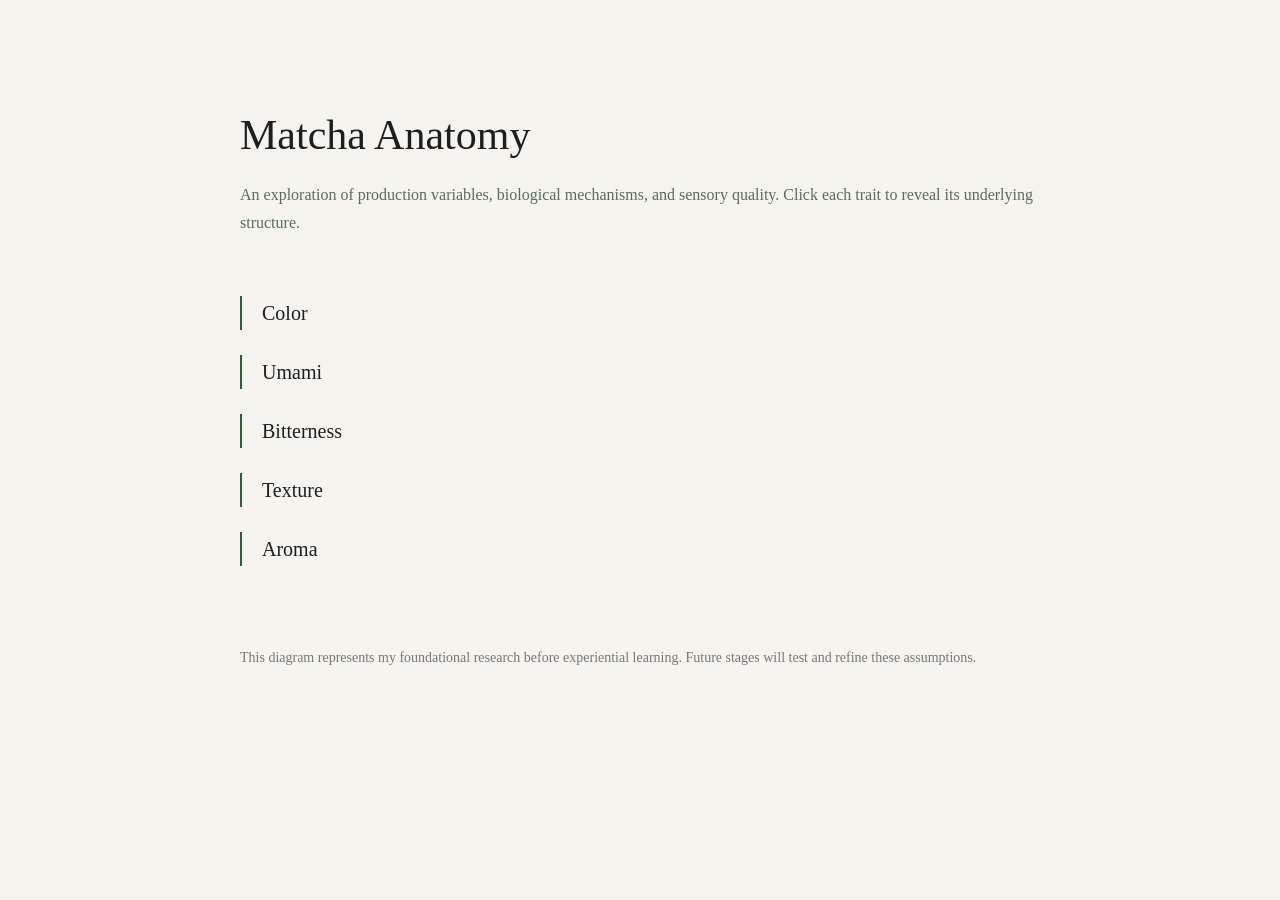
==== index.html @ 0cfc3c62 "Add index.html for Matcha Anatomy diagram This HTML file includes a structured layout for a Matcha A" ====
<!DOCTYPE html>
<html lang="en">
<head>
<meta charset="UTF-8">
<meta name="viewport" content="width=device-width, initial-scale=1.0">
<title>Matcha Anatomy – Before</title>

<style>
    body {
        margin: 0;
        padding: 0;
        font-family: "Georgia", serif;
        background-color: #f5f4ef;
        color: #1e1e1e;
        line-height: 1.7;
    }

    .container {
        max-width: 800px;
        margin: 100px auto;
        padding: 0 20px;
    }

    h1 {
        font-weight: normal;
        font-size: 42px;
        margin-bottom: 10px;
    }

    .subtitle {
        color: #5a6b5d;
        font-size: 16px;
        margin-bottom: 60px;
    }

    .diagram {
        display: flex;
        flex-direction: column;
        gap: 25px;
    }

    .trait {
        border-left: 2px solid #2f5d3a;
        padding-left: 20px;
        cursor: pointer;
        transition: all 0.3s ease;
    }

    .trait h3 {
        margin: 0;
        font-weight: normal;
        font-size: 20px;
    }

    .details {
        max-height: 0;
        overflow: hidden;
        transition: max-height 0.4s ease;
        font-size: 15px;
        color: #333;
    }

    .trait.active .details {
        max-height: 500px;
        margin-top: 10px;
    }

    .footer {
        margin-top: 80px;
        font-size: 14px;
        color: #777;
    }
</style>
</head>

<body>

<div class="container">

    <h1>Matcha Anatomy</h1>
    <div class="subtitle">
        An exploration of production variables, biological mechanisms, and sensory quality.
        Click each trait to reveal its underlying structure.
    </div>

    <div class="diagram">

        <div class="trait" onclick="toggle(this)">
            <h3>Color</h3>
            <div class="details">
                <p><strong>Production Variable:</strong> 3–4 weeks shading before harvest</p>
                <p><strong>Biological Mechanism:</strong> Increased chlorophyll production in low-light environments</p>
                <p><strong>Result:</strong> Vivid emerald green, indicating minimal oxidation and careful steaming</p>
                <p><strong>Quality Interpretation:</strong> Bright color signals high amino acid retention and ceremonial-grade cultivation.</p>
            </div>
        </div>

        <div class="trait" onclick="toggle(this)">
            <h3>Umami</h3>
            <div class="details">
                <p><strong>Production Variable:</strong> Shade-growing + early harvest</p>
                <p><strong>Chemical Mechanism:</strong> Retention of L-theanine due to reduced sunlight conversion into catechins</p>
                <p><strong>Result:</strong> Smooth, savory sweetness</p>
                <p><strong>Quality Interpretation:</strong> High theanine content is central to ceremonial balance and depth.</p>
            </div>
        </div>

        <div class="trait" onclick="toggle(this)">
            <h3>Bitterness</h3>
            <div class="details">
                <p><strong>Production Variable:</strong> Sunlight exposure + leaf maturity</p>
                <p><strong>Chemical Mechanism:</strong> Increased catechin concentration</p>
                <p><strong>Result:</strong> Astringency and drying sensation</p>
                <p><strong>Quality Interpretation:</strong> Excess bitterness suggests lower shading or later harvest.</p>
            </div>
        </div>

        <div class="trait" onclick="toggle(this)">
            <h3>Texture</h3>
            <div class="details">
                <p><strong>Production Variable:</strong> Stone grinding speed and method</p>
                <p><strong>Physical Mechanism:</strong> Particle size reduced to ~5–10 microns</p>
                <p><strong>Result:</strong> Smooth suspension in water</p>
                <p><strong>Quality Interpretation:</strong> Ultra-fine powder enhances mouthfeel and ceremonial foam.</p>
            </div>
        </div>

        <div class="trait" onclick="toggle(this)">
            <h3>Aroma</h3>
            <div class="details">
                <p><strong>Production Variable:</strong> Fresh milling + oxygen protection</p>
                <p><strong>Chemical Mechanism:</strong> Preservation of volatile organic compounds</p>
                <p><strong>Result:</strong> Sweet, grassy, marine notes</p>
                <p><strong>Quality Interpretation:</strong> Freshness strongly influences perceived sophistication.</p>
            </div>
        </div>

    </div>

    <div class="footer">
        This diagram represents my foundational research before experiential learning.
        Future stages will test and refine these assumptions.
    </div>

</div>

<script>
function toggle(element) {
    element.classList.toggle("active");
}
</script>

</body>
</html>
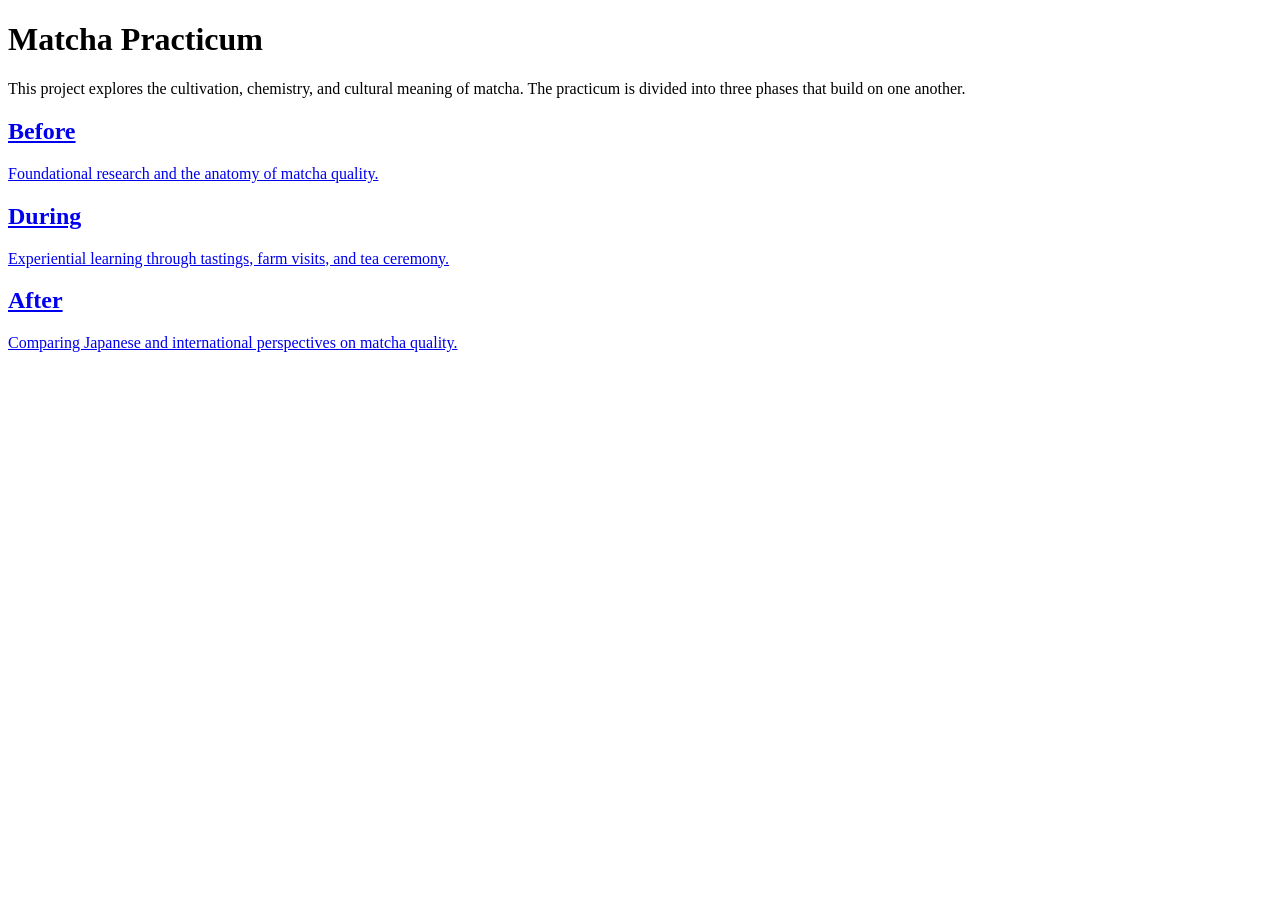
==== commit 70e76a03: "Refactor index.html for Matcha Practicum content Updated the content and structure of the Matcha Ana" ====
--- a/index.html
+++ b/index.html
@@ -1,154 +1,42 @@
 <!DOCTYPE html>
-<html lang="en">
+<html>
 <head>
 <meta charset="UTF-8">
-<meta name="viewport" content="width=device-width, initial-scale=1.0">
-<title>Matcha Anatomy – Before</title>
-
-<style>
-    body {
-        margin: 0;
-        padding: 0;
-        font-family: "Georgia", serif;
-        background-color: #f5f4ef;
-        color: #1e1e1e;
-        line-height: 1.7;
-    }
-
-    .container {
-        max-width: 800px;
-        margin: 100px auto;
-        padding: 0 20px;
-    }
-
-    h1 {
-        font-weight: normal;
-        font-size: 42px;
-        margin-bottom: 10px;
-    }
-
-    .subtitle {
-        color: #5a6b5d;
-        font-size: 16px;
-        margin-bottom: 60px;
-    }
-
-    .diagram {
-        display: flex;
-        flex-direction: column;
-        gap: 25px;
-    }
-
-    .trait {
-        border-left: 2px solid #2f5d3a;
-        padding-left: 20px;
-        cursor: pointer;
-        transition: all 0.3s ease;
-    }
-
-    .trait h3 {
-        margin: 0;
-        font-weight: normal;
-        font-size: 20px;
-    }
-
-    .details {
-        max-height: 0;
-        overflow: hidden;
-        transition: max-height 0.4s ease;
-        font-size: 15px;
-        color: #333;
-    }
-
-    .trait.active .details {
-        max-height: 500px;
-        margin-top: 10px;
-    }
-
-    .footer {
-        margin-top: 80px;
-        font-size: 14px;
-        color: #777;
-    }
-</style>
+<title>Matcha Practicum</title>
+<link rel="stylesheet" href="styles.css">
 </head>
 
 <body>
 
 <div class="container">
 
-    <h1>Matcha Anatomy</h1>
-    <div class="subtitle">
-        An exploration of production variables, biological mechanisms, and sensory quality.
-        Click each trait to reveal its underlying structure.
-    </div>
+<h1>Matcha Practicum</h1>
 
-    <div class="diagram">
+<p class="intro">
+This project explores the cultivation, chemistry, and cultural meaning of matcha.
+The practicum is divided into three phases that build on one another.
+</p>
 
-        <div class="trait" onclick="toggle(this)">
-            <h3>Color</h3>
-            <div class="details">
-                <p><strong>Production Variable:</strong> 3–4 weeks shading before harvest</p>
-                <p><strong>Biological Mechanism:</strong> Increased chlorophyll production in low-light environments</p>
-                <p><strong>Result:</strong> Vivid emerald green, indicating minimal oxidation and careful steaming</p>
-                <p><strong>Quality Interpretation:</strong> Bright color signals high amino acid retention and ceremonial-grade cultivation.</p>
-            </div>
-        </div>
+<div class="sections">
 
-        <div class="trait" onclick="toggle(this)">
-            <h3>Umami</h3>
-            <div class="details">
-                <p><strong>Production Variable:</strong> Shade-growing + early harvest</p>
-                <p><strong>Chemical Mechanism:</strong> Retention of L-theanine due to reduced sunlight conversion into catechins</p>
-                <p><strong>Result:</strong> Smooth, savory sweetness</p>
-                <p><strong>Quality Interpretation:</strong> High theanine content is central to ceremonial balance and depth.</p>
-            </div>
-        </div>
+<a href="before.html" class="card">
+<h2>Before</h2>
+<p>Foundational research and the anatomy of matcha quality.</p>
+</a>
 
-        <div class="trait" onclick="toggle(this)">
-            <h3>Bitterness</h3>
-            <div class="details">
-                <p><strong>Production Variable:</strong> Sunlight exposure + leaf maturity</p>
-                <p><strong>Chemical Mechanism:</strong> Increased catechin concentration</p>
-                <p><strong>Result:</strong> Astringency and drying sensation</p>
-                <p><strong>Quality Interpretation:</strong> Excess bitterness suggests lower shading or later harvest.</p>
-            </div>
-        </div>
+<a href="during.html" class="card">
+<h2>During</h2>
+<p>Experiential learning through tastings, farm visits, and tea ceremony.</p>
+</a>
 
-        <div class="trait" onclick="toggle(this)">
-            <h3>Texture</h3>
-            <div class="details">
-                <p><strong>Production Variable:</strong> Stone grinding speed and method</p>
-                <p><strong>Physical Mechanism:</strong> Particle size reduced to ~5–10 microns</p>
-                <p><strong>Result:</strong> Smooth suspension in water</p>
-                <p><strong>Quality Interpretation:</strong> Ultra-fine powder enhances mouthfeel and ceremonial foam.</p>
-            </div>
-        </div>
-
-        <div class="trait" onclick="toggle(this)">
-            <h3>Aroma</h3>
-            <div class="details">
-                <p><strong>Production Variable:</strong> Fresh milling + oxygen protection</p>
-                <p><strong>Chemical Mechanism:</strong> Preservation of volatile organic compounds</p>
-                <p><strong>Result:</strong> Sweet, grassy, marine notes</p>
-                <p><strong>Quality Interpretation:</strong> Freshness strongly influences perceived sophistication.</p>
-            </div>
-        </div>
-
-    </div>
-
-    <div class="footer">
-        This diagram represents my foundational research before experiential learning.
-        Future stages will test and refine these assumptions.
-    </div>
+<a href="after.html" class="card">
+<h2>After</h2>
+<p>Comparing Japanese and international perspectives on matcha quality.</p>
+</a>
 
 </div>
 
-<script>
-function toggle(element) {
-    element.classList.toggle("active");
-}
-</script>
+</div>
 
 </body>
 </html>
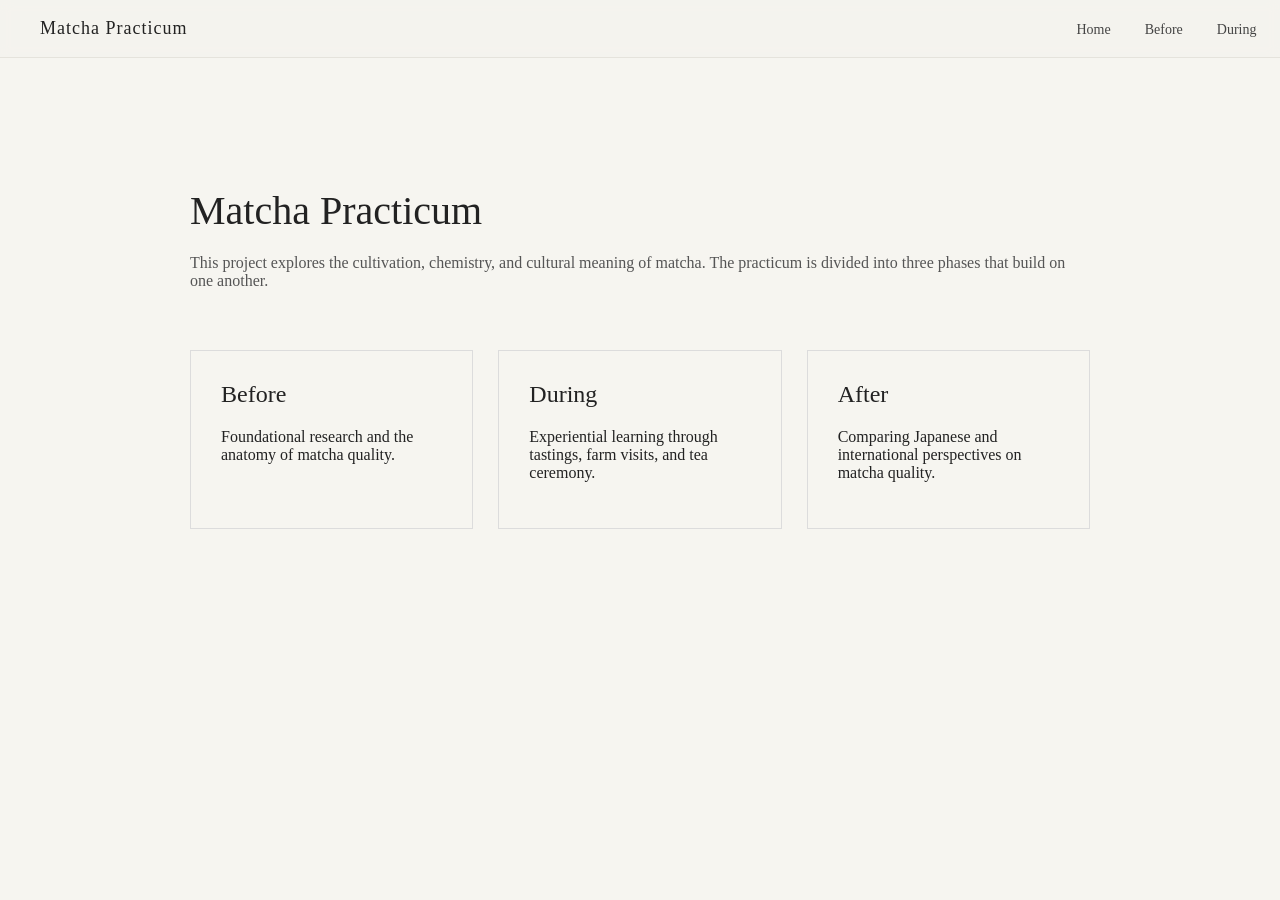
==== commit 5ee74679: "Add navbar with navigation links to index.html" ====
--- a/index.html
+++ b/index.html
@@ -8,6 +8,16 @@
 
 <body>
 
+<div class="navbar">
+<div class="nav-title">Matcha Practicum</div>
+<div class="nav-links">
+<a href="index.html">Home</a>
+<a href="before.html">Before</a>
+<a href="during.html">During</a>
+<a href="after.html">After</a>
+</div>
+</div>
+  
 <div class="container">
 
 <h1>Matcha Practicum</h1>
--- a/styles.css
+++ b/styles.css
@@ -0,0 +1,87 @@
+/* NAVIGATION */
+
+.navbar{
+position:fixed;
+top:0;
+left:0;
+width:100%;
+background:rgba(244,243,238,0.9);
+backdrop-filter:blur(6px);
+border-bottom:1px solid #e5e3dc;
+padding:18px 40px;
+display:flex;
+justify-content:space-between;
+align-items:center;
+z-index:1000;
+}
+
+.nav-title{
+font-family:'Playfair Display',serif;
+font-size:18px;
+letter-spacing:1px;
+}
+
+.nav-links a{
+margin-left:30px;
+text-decoration:none;
+font-family:'Noto Serif JP',serif;
+color:#444;
+font-size:14px;
+transition:opacity .2s;
+}
+
+.nav-links a:hover{
+opacity:0.6;
+}
+
+body{
+padding-top:80px;
+}
+
+body{
+background:#f6f5f0;
+font-family:Georgia,serif;
+color:#222;
+margin:0;
+}
+
+.container{
+max-width:900px;
+margin:auto;
+padding:80px 30px;
+}
+
+h1{
+font-size:40px;
+font-weight:normal;
+margin-bottom:20px;
+}
+
+.intro{
+color:#555;
+margin-bottom:60px;
+}
+
+.sections{
+display:grid;
+grid-template-columns:1fr 1fr 1fr;
+gap:25px;
+}
+
+.card{
+text-decoration:none;
+border:1px solid #dcdcdc;
+padding:30px;
+transition:all .2s;
+color:#222;
+}
+
+.card:hover{
+border-color:#2f5d3a;
+transform:translateY(-4px);
+}
+
+.card h2{
+margin-top:0;
+font-weight:normal;
+}
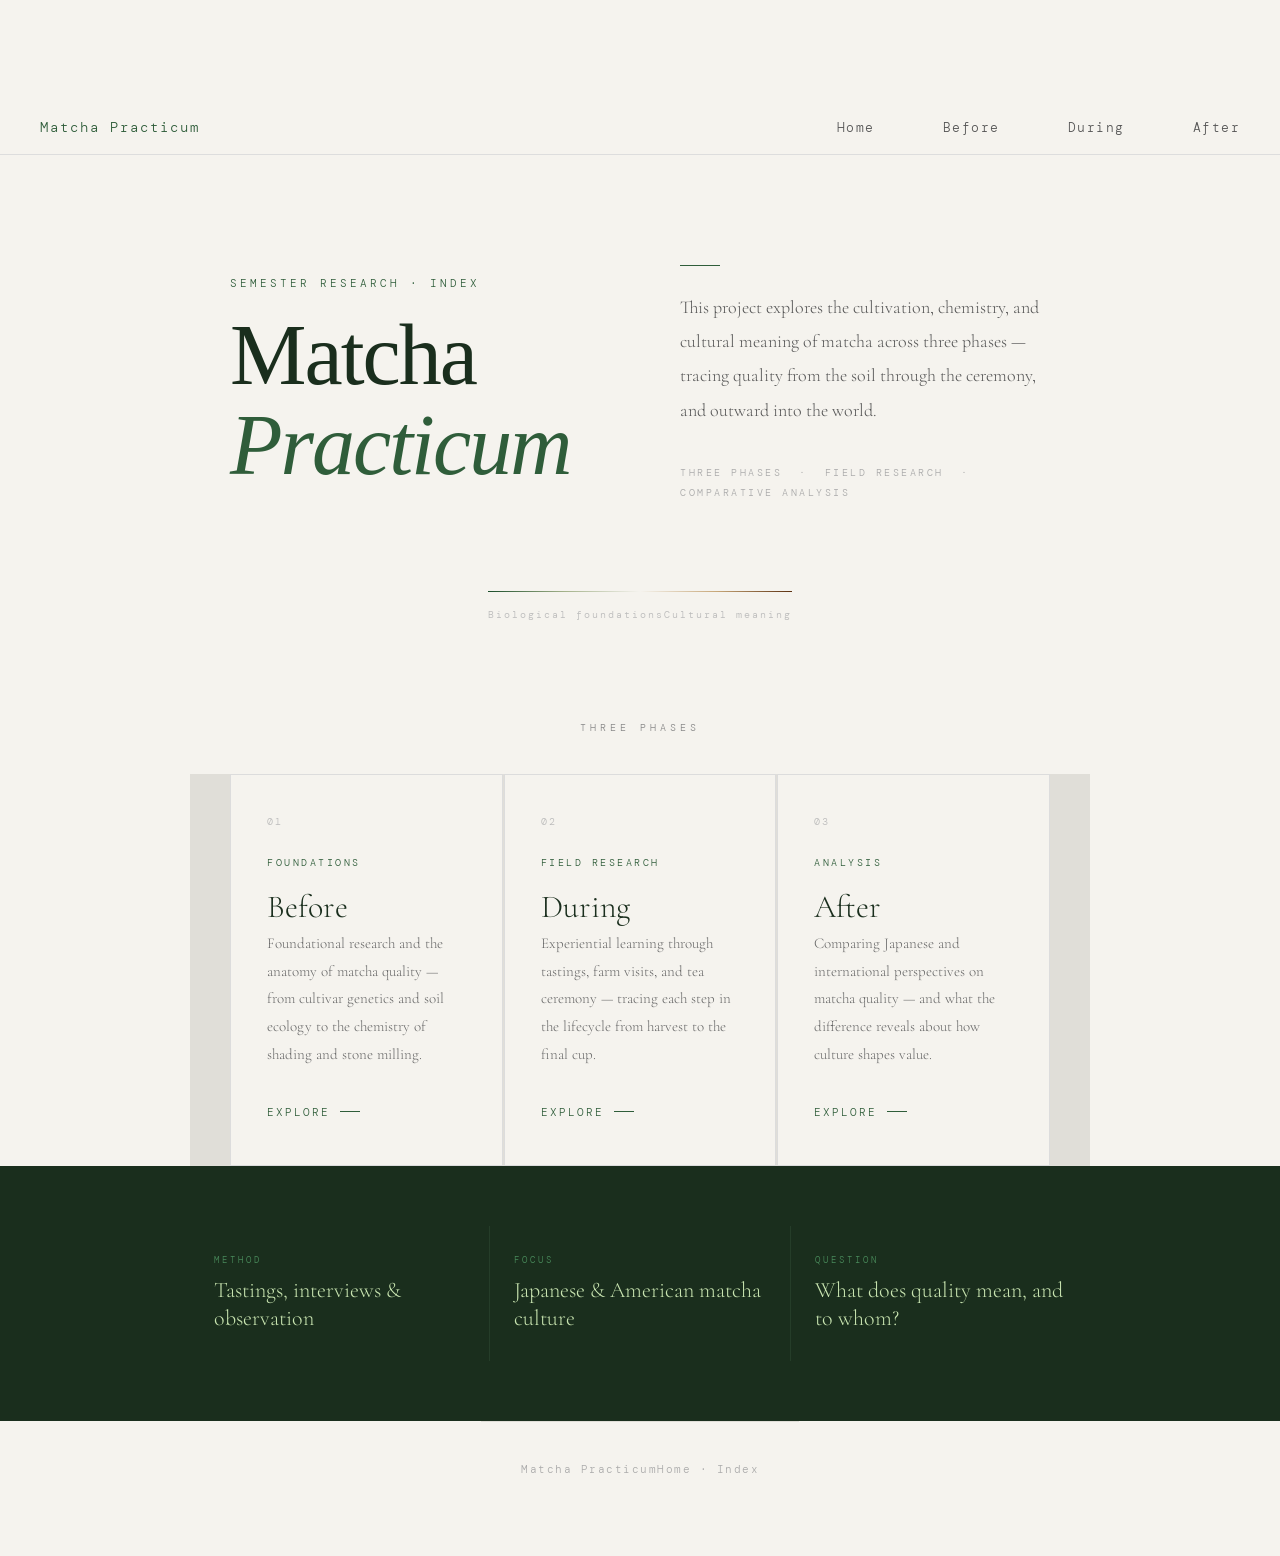
==== commit f6be6968: "Refactor HTML structure and styles for clarity" ====
--- a/index.html
+++ b/index.html
@@ -4,49 +4,429 @@
 <meta charset="UTF-8">
 <title>Matcha Practicum</title>
 <link rel="stylesheet" href="styles.css">
+<link href="https://fonts.googleapis.com/css2?family=Cormorant+Garamond:ital,wght@0,300;0,400;0,500;1,300;1,400&family=DM+Mono:wght@300;400&display=swap" rel="stylesheet">
+
+<style>
+
+*, *::before, *::after { box-sizing: border-box; margin: 0; padding: 0; }
+
+body {
+  font-family: 'Cormorant Garamond', Georgia, serif;
+  background: #f5f3ee;
+  color: #2a2a25;
+  min-height: 100vh;
+  display: flex;
+  flex-direction: column;
+}
+
+/* ── NAVBAR ── */
+.navbar {
+  display: flex;
+  justify-content: space-between;
+  align-items: center;
+  padding: 18px 40px;
+  border-bottom: 1px solid #ddd;
+  background: #f5f3ee;
+  position: sticky;
+  top: 0;
+  z-index: 100;
+}
+.nav-title {
+  font-size: 14px;
+  letter-spacing: 2px;
+  color: #2f5d3a;
+  font-family: 'DM Mono', monospace;
+  font-weight: 300;
+}
+.nav-links a {
+  margin-left: 28px;
+  text-decoration: none;
+  font-size: 13px;
+  letter-spacing: 1.5px;
+  color: #555;
+  font-family: 'DM Mono', monospace;
+  font-weight: 300;
+  transition: color .2s;
+}
+.nav-links a:hover { color: #2f5d3a; }
+
+/* ── HERO ── */
+.hero {
+  max-width: 900px;
+  margin: 0 auto;
+  padding: 110px 40px 80px;
+  display: grid;
+  grid-template-columns: 1fr 1fr;
+  gap: 80px;
+  align-items: end;
+}
+
+.hero-eyebrow {
+  font-family: 'DM Mono', monospace;
+  font-size: 11px;
+  font-weight: 300;
+  letter-spacing: 3px;
+  color: #2f5d3a;
+  margin-bottom: 20px;
+  text-transform: uppercase;
+}
+
+.hero-title {
+  font-size: clamp(48px, 7vw, 86px);
+  font-weight: 300;
+  line-height: 1.05;
+  color: #1a2e1d;
+  letter-spacing: -2px;
+}
+
+.hero-title em {
+  font-style: italic;
+  color: #2f5d3a;
+}
+
+.hero-right { padding-bottom: 8px; }
+
+.hero-rule {
+  width: 40px;
+  height: 1px;
+  background: #2f5d3a;
+  margin-bottom: 24px;
+}
+
+.hero-intro {
+  font-size: 18px;
+  font-weight: 300;
+  line-height: 1.9;
+  color: #555;
+  margin-bottom: 36px;
+}
+
+.hero-meta {
+  font-family: 'DM Mono', monospace;
+  font-size: 10px;
+  font-weight: 300;
+  letter-spacing: 2.5px;
+  color: #aaa;
+  text-transform: uppercase;
+  line-height: 2;
+}
+
+/* ── SPECTRUM BAR ── */
+.spectrum-section {
+  max-width: 900px;
+  margin: 0 auto 80px;
+  padding: 0 40px;
+}
+
+.spectrum-bar {
+  height: 1px;
+  background: linear-gradient(to right, #1a4d2a, #a3b18a, #f5f3ee, #c8a87a, #5c3010);
+  margin: 0 0 16px;
+}
+
+.spectrum-labels {
+  display: flex;
+  justify-content: space-between;
+  font-family: 'DM Mono', monospace;
+  font-size: 10px;
+  font-weight: 300;
+  letter-spacing: 2px;
+  color: #bbb;
+}
+
+/* ── CHAPTER LABEL ── */
+.chapter-label {
+  font-family: 'DM Mono', monospace;
+  font-size: 10px;
+  font-weight: 300;
+  letter-spacing: 4px;
+  color: #888;
+  text-transform: uppercase;
+  text-align: center;
+  padding: 20px 0 40px;
+}
+
+/* ── CARDS ── */
+.sections {
+  max-width: 900px;
+  margin: 0 auto 0;
+  padding: 0 40px;
+  display: grid;
+  grid-template-columns: repeat(3, 1fr);
+  gap: 1px;
+  background: #e0ded8;
+}
+
+.card {
+  background: #f5f3ee;
+  padding: 40px 36px 44px;
+  text-decoration: none;
+  color: inherit;
+  display: block;
+  position: relative;
+  transition: background .25s;
+  overflow: hidden;
+}
+
+.card:hover { background: #eeeae1; }
+
+.card::after {
+  content: '';
+  position: absolute;
+  bottom: 0;
+  left: 36px;
+  right: 36px;
+  height: 1px;
+  background: #2f5d3a;
+  transform: scaleX(0);
+  transform-origin: left;
+  transition: transform .35s ease;
+}
+
+.card:hover::after { transform: scaleX(1); }
+
+.card-number {
+  font-family: 'DM Mono', monospace;
+  font-size: 10px;
+  font-weight: 300;
+  letter-spacing: 2px;
+  color: #bbb;
+  margin-bottom: 28px;
+}
+
+.card h2 {
+  font-size: 32px;
+  font-weight: 300;
+  color: #1a2e1d;
+  margin-bottom: 6px;
+  line-height: 1.1;
+}
+
+.card h2 em {
+  font-style: italic;
+  color: #2f5d3a;
+}
+
+.card-phase {
+  font-family: 'DM Mono', monospace;
+  font-size: 10px;
+  font-weight: 300;
+  letter-spacing: 2.5px;
+  color: #2f5d3a;
+  text-transform: uppercase;
+  margin-bottom: 20px;
+}
+
+.card p {
+  font-size: 15px;
+  font-weight: 300;
+  line-height: 1.85;
+  color: #666;
+  margin-bottom: 32px;
+}
+
+.card-arrow {
+  font-family: 'DM Mono', monospace;
+  font-size: 11px;
+  font-weight: 300;
+  letter-spacing: 2px;
+  color: #2f5d3a;
+  text-transform: uppercase;
+  display: inline-flex;
+  align-items: center;
+  gap: 10px;
+}
+
+.card-arrow::after {
+  content: '';
+  display: inline-block;
+  width: 20px;
+  height: 1px;
+  background: #2f5d3a;
+  transition: width .3s ease;
+}
+
+.card:hover .card-arrow::after { width: 32px; }
+
+/* ── DARK BAND ── */
+.dark-band {
+  background: #1a2e1d;
+  padding: 60px 40px;
+  margin-top: 0;
+}
+
+.dark-band-inner {
+  max-width: 900px;
+  margin: 0 auto;
+  display: grid;
+  grid-template-columns: 1fr 1fr 1fr;
+  gap: 1px;
+  background: #253d29;
+}
+
+.dark-cell {
+  background: #1a2e1d;
+  padding: 28px 24px;
+}
+
+.dark-cell-label {
+  font-family: 'DM Mono', monospace;
+  font-size: 9px;
+  font-weight: 300;
+  letter-spacing: 3px;
+  color: #4a8c5c;
+  text-transform: uppercase;
+  margin-bottom: 10px;
+}
+
+.dark-cell-value {
+  font-size: 22px;
+  font-weight: 300;
+  color: #c8e4b0;
+  line-height: 1.3;
+}
+
+/* ── FOOTER ── */
+.footer-note {
+  max-width: 900px;
+  margin: 0 auto;
+  padding: 40px 40px 80px;
+  border-top: 1px solid #e0ded8;
+  display: flex;
+  justify-content: space-between;
+  align-items: center;
+}
+
+.footer-note p {
+  font-family: 'DM Mono', monospace;
+  font-size: 11px;
+  font-weight: 300;
+  letter-spacing: 1.5px;
+  color: #aaa;
+}
+
+/* ── FADE IN ── */
+.reveal {
+  opacity: 0;
+  transform: translateY(20px);
+  transition: opacity .7s ease, transform .7s ease;
+}
+.reveal.visible { opacity: 1; transform: none; }
+
+/* ── RESPONSIVE ── */
+@media (max-width: 700px) {
+  .hero { grid-template-columns: 1fr; gap: 40px; padding: 60px 24px 40px; }
+  .spectrum-section { padding: 0 24px; }
+  .sections { grid-template-columns: 1fr; padding: 0 24px; }
+  .dark-band { padding: 40px 24px; }
+  .dark-band-inner { grid-template-columns: 1fr; }
+  .footer-note { flex-direction: column; gap: 12px; padding: 40px 24px 60px; }
+}
+
+</style>
 </head>
 
 <body>
 
+<!-- ── NAVBAR ── -->
 <div class="navbar">
-<div class="nav-title">Matcha Practicum</div>
-<div class="nav-links">
-<a href="index.html">Home</a>
-<a href="before.html">Before</a>
-<a href="during.html">During</a>
-<a href="after.html">After</a>
-</div>
-</div>
-  
-<div class="container">
-
-<h1>Matcha Practicum</h1>
-
-<p class="intro">
-This project explores the cultivation, chemistry, and cultural meaning of matcha.
-The practicum is divided into three phases that build on one another.
-</p>
-
-<div class="sections">
-
-<a href="before.html" class="card">
-<h2>Before</h2>
-<p>Foundational research and the anatomy of matcha quality.</p>
-</a>
-
-<a href="during.html" class="card">
-<h2>During</h2>
-<p>Experiential learning through tastings, farm visits, and tea ceremony.</p>
-</a>
-
-<a href="after.html" class="card">
-<h2>After</h2>
-<p>Comparing Japanese and international perspectives on matcha quality.</p>
-</a>
-
-</div>
-
-</div>
+  <div class="nav-title">Matcha Practicum</div>
+  <div class="nav-links">
+    <a href="index.html">Home</a>
+    <a href="before.html">Before</a>
+    <a href="during.html">During</a>
+    <a href="after.html">After</a>
+  </div>
+</div>
+
+<!-- ── HERO ── -->
+<div class="hero">
+  <div class="hero-left">
+    <div class="hero-eyebrow">Semester Research · Index</div>
+    <h1 class="hero-title">Matcha<br><em>Practicum</em></h1>
+  </div>
+  <div class="hero-right">
+    <div class="hero-rule"></div>
+    <p class="hero-intro">
+      This project explores the cultivation, chemistry, and cultural meaning of matcha across three phases — tracing quality from the soil through the ceremony, and outward into the world.
+    </p>
+    <div class="hero-meta">
+      Three phases &nbsp;·&nbsp; Field research &nbsp;·&nbsp; Comparative analysis
+    </div>
+  </div>
+</div>
+
+<!-- ── SPECTRUM ── -->
+<div class="spectrum-section reveal">
+  <div class="spectrum-bar"></div>
+  <div class="spectrum-labels">
+    <span>Biological foundations</span>
+    <span>Cultural meaning</span>
+  </div>
+</div>
+
+<div class="chapter-label">Three Phases</div>
+
+<!-- ── CARDS ── -->
+<div class="sections reveal">
+
+  <a href="before.html" class="card">
+    <div class="card-number">01</div>
+    <div class="card-phase">Foundations</div>
+    <h2>Before</h2>
+    <p>Foundational research and the anatomy of matcha quality — from cultivar genetics and soil ecology to the chemistry of shading and stone milling.</p>
+    <div class="card-arrow">Explore</div>
+  </a>
+
+  <a href="during.html" class="card">
+    <div class="card-number">02</div>
+    <div class="card-phase">Field Research</div>
+    <h2>During</h2>
+    <p>Experiential learning through tastings, farm visits, and tea ceremony — tracing each step in the lifecycle from harvest to the final cup.</p>
+    <div class="card-arrow">Explore</div>
+  </a>
+
+  <a href="after.html" class="card">
+    <div class="card-number">03</div>
+    <div class="card-phase">Analysis</div>
+    <h2>After</h2>
+    <p>Comparing Japanese and international perspectives on matcha quality — and what the difference reveals about how culture shapes value.</p>
+    <div class="card-arrow">Explore</div>
+  </a>
+
+</div>
+
+<!-- ── DARK BAND ── -->
+<div class="dark-band reveal">
+  <div class="dark-band-inner">
+    <div class="dark-cell">
+      <div class="dark-cell-label">Method</div>
+      <div class="dark-cell-value">Tastings, interviews &amp; observation</div>
+    </div>
+    <div class="dark-cell">
+      <div class="dark-cell-label">Focus</div>
+      <div class="dark-cell-value">Japanese &amp; American matcha culture</div>
+    </div>
+    <div class="dark-cell">
+      <div class="dark-cell-label">Question</div>
+      <div class="dark-cell-value">What does quality mean, and to whom?</div>
+    </div>
+  </div>
+</div>
+
+<!-- ── FOOTER ── -->
+<div class="footer-note">
+  <p>Matcha Practicum</p>
+  <p>Home · Index</p>
+</div>
+
+<script>
+const observer = new IntersectionObserver(entries => {
+  entries.forEach(e => { if (e.isIntersecting) e.target.classList.add('visible'); });
+}, { threshold: 0.1 });
+
+document.querySelectorAll('.reveal').forEach(el => observer.observe(el));
+</script>
 
 </body>
 </html>
--- a/styles.css
+++ b/styles.css
@@ -1,79 +1,117 @@
-/* NAVIGATION */
+/* -------------------------
+GLOBAL STYLES
+-------------------------- */
+
+body{
+margin:0;
+padding-top:100px;
+background-color:#f6f5f0;
+font-family:'Noto Serif JP', serif;
+color:#222;
+}
+
+/* Soft Washi Paper Texture */
+body::before{
+content:"";
+position:fixed;
+top:0;
+left:0;
+width:100%;
+height:100%;
+background-image:url("https://www.transparenttextures.com/patterns/washi.png");
+opacity:0.25;
+z-index:-2;
+pointer-events:none;
+}
+
+/* -------------------------
+NAVIGATION
+-------------------------- */
 
 .navbar{
 position:fixed;
 top:0;
 left:0;
 width:100%;
-background:rgba(244,243,238,0.9);
-backdrop-filter:blur(6px);
+background:rgba(246,245,240,0.92);
+backdrop-filter:blur(8px);
 border-bottom:1px solid #e5e3dc;
-padding:18px 40px;
+padding:18px 60px;
 display:flex;
 justify-content:space-between;
 align-items:center;
 z-index:1000;
+box-sizing:border-box;
 }
 
 .nav-title{
-font-family:'Playfair Display',serif;
+font-family:'Playfair Display', serif;
 font-size:18px;
 letter-spacing:1px;
 }
 
+.nav-links{
+display:flex;
+gap:40px;
+}
+
 .nav-links a{
-margin-left:30px;
 text-decoration:none;
-font-family:'Noto Serif JP',serif;
 color:#444;
 font-size:14px;
-transition:opacity .2s;
+transition:opacity .2s ease;
+white-space:nowrap;
 }
 
 .nav-links a:hover{
 opacity:0.6;
 }
 
-body{
-padding-top:80px;
-}
-
-body{
-background:#f6f5f0;
-font-family:Georgia,serif;
-color:#222;
-margin:0;
-}
+/* -------------------------
+LAYOUT
+-------------------------- */
 
 .container{
 max-width:900px;
-margin:auto;
-padding:80px 30px;
+margin:0 auto;
+padding:100px 30px 80px 30px;
+text-align:center; /* This centers ALL header content */
 }
 
 h1{
-font-size:40px;
-font-weight:normal;
+font-family:'Playfair Display', serif;
+font-size:42px;
+font-weight:400;
 margin-bottom:20px;
+letter-spacing:1px;
 }
 
 .intro{
 color:#555;
-margin-bottom:60px;
-}
+margin:0 auto 60px auto;
+line-height:1.7;
+max-width:700px; /* keeps paragraph elegant */
+}
+
+/* -------------------------
+SECTIONS GRID
+-------------------------- */
 
 .sections{
 display:grid;
-grid-template-columns:1fr 1fr 1fr;
-gap:25px;
+grid-template-columns:repeat(3,1fr);
+gap:30px;
+margin-top:20px;
+text-align:left; /* Prevents cards from being centered */
 }
 
 .card{
 text-decoration:none;
 border:1px solid #dcdcdc;
-padding:30px;
-transition:all .2s;
+padding:35px;
+transition:all .25s ease;
 color:#222;
+background:white;
 }
 
 .card:hover{
@@ -85,3 +123,80 @@
 margin-top:0;
 font-weight:normal;
 }
+
+/* -------------------------
+HOTSPOT CONTAINERS & INFO BOXES
+-------------------------- */
+.diagram-wrapper {
+  position: relative;
+  max-width: 1000px;
+  margin: 0 auto; /* centers the diagram horizontally */
+}
+
+.hotspot-container {
+  position: absolute;
+  display: flex;
+  justify-content: center;
+  align-items: center;
+  cursor: pointer;
+  transform: translate(-50%, -50%);
+  z-index: 2;
+}
+
+.hotspot {
+  width: 18px;
+  height: 18px;
+  background: #d4af37; /* gold accent */
+  border-radius: 50%;
+  box-shadow: 0 0 12px rgba(212, 175, 55, 0.6);
+  transition: transform 0.3s ease;
+}
+
+.hotspot:hover {
+  transform: scale(1.4);
+}
+
+.info {
+  position: absolute;
+  background: rgba(255, 255, 255, 0.95);
+  border-radius: 12px;
+  padding: 16px 20px;
+  width: 260px;
+  max-width: 280px;
+  font-family: 'Georgia', serif;
+  font-size: 14px;
+  line-height: 1.6;
+  color: #222;
+  box-shadow: 0 10px 25px rgba(0, 0, 0, 0.12);
+  opacity: 0;
+  pointer-events: none;
+  transition: all 0.3s ease;
+  text-align: left;
+}
+
+.hotspot-container:hover .info {
+  opacity: 1;
+  pointer-events: auto;
+}
+
+.info strong {
+  display: block;
+  font-family: 'Playfair Display', serif;
+  font-size: 16px;
+  color: #2a2a2a;
+  margin-bottom: 6px;
+  letter-spacing: 0.5px;
+}
+
+/* Category color accents */
+.bio .info {
+  border-left: 3px solid #a3c293; /* greenish accent */
+}
+
+.craft .info {
+  border-left: 3px solid #c293a3; /* reddish accent */
+}
+
+.sensory .info {
+  border-left: 3px solid #93a3c2; /* bluish accent */
+}
